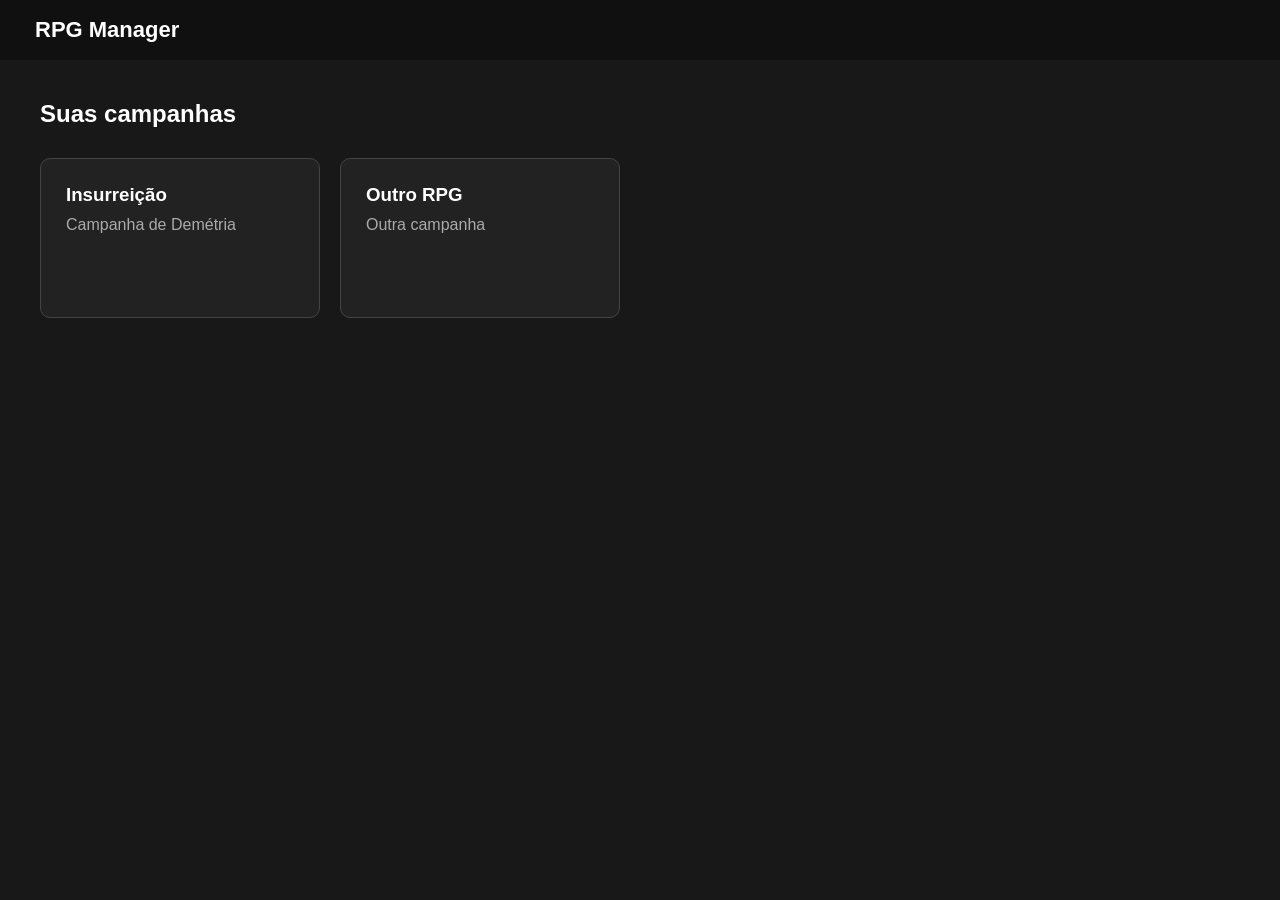
==== Projeto RPG/index.html @ 6229fdc7 "v1 - final v1" ====
<!DOCTYPE html>
<html lang="pt-BR">
<head>
    <meta charset="UTF-8">
    <meta name="viewport" content="width=device-width, initial-scale=1.0">
    <title>RPG Manager</title>
    <link rel="stylesheet" href="style.css">
</head>
<body>
    <header>
        <h1>RPG Manager</h1>
    </header>
<main class="inicio">

    <h2>Suas campanhas</h2>

    <div class="lista-campanhas">

        <a href="campanha.html" class="campanha-card">
            <h3>Insurreição</h3>
            <p>Campanha de Demétria</p>
        </a>

        <a href="campanha.html" class="campanha-card">
            <h3>Outro RPG</h3>
            <p>Outra campanha</p>
        </a>

    </div>

</main>

    
</body>
</html>
---- Projeto RPG/style.css ----
* {
    box-sizing: border-box;
    margin: 0;
    padding: 0;
}

body {
    font-family: Arial, Helvetica, sans-serif;
    background: #181818;
    color: white;

}
header {
    height: 60px;
    width: 100%;

    position: fixed;
    top: 0;
    left: 0;

    background: #101010;

    display: flex;
    align-items: center;

    padding: 0 20px;

    z-index: 20;
    gap: 10px;
}

#botoes-header {
    margin-left: auto;
    display: flex;
    align-items: center;
    gap: 8px;
}

header h1 {
    font-size: 22px;
    margin-left: 15px;

}

aside {
    width: 220px;
    background: #111;
    padding: 20px;
}

aside h2 {
    font-size: 16px;
    margin-bottom: 10px;
}

aside button {
    display: block;
    width: 100%;

    padding: 10px;
    margin-bottom: 8px;

    background: #222;
    color: white;

    border: 1px solid #444;
    border-radius: 5px;

    cursor: pointer;
}

section {
    flex: 1;
    padding: 20px;
}

section h2{
    margin-bottom: 10px;
}

main{
    height: calc(100vh - 60px);
}

#mapa {
    position: relative;
    
    width: 100%;
    height: calc(100% - 35px);

    background: #292929;

    border: 2px solid #444;
    border-radius: 8px;
}

#mapa img {
   display: block;
    user-select: none;
    -webkit-user-drag: none;
}

#botao-menu {
    background: none;
    border: none;
    color: white;

    font-size: 25px;
    cursor: pointer;
}

#barra-lateral {
    position: fixed;

    top: 60px;
    left: 0;

    width: 250px;
    height: calc(100vh - 60px);

    background: #111;
    padding: 20px;
    border-right: 1px solid #333;
    transition: transform 0.3s ease;
    z-index: 10;
}

#barra-lateral.fechada {
    transform: translateX(-100%);
}

.inicio {
    padding: 100px 40px 40px;
}

.inicio h2{
    margin-bottom: 30px;
}

.lista-mapas {
    display: flex;
    gap: 20px;
    flex-wrap: wrap;
}

.mapa-card {
    width: 250px;
    min-height: 150px;
    padding: 20px;

    background: #222;
    border: 1px solid #444;
    border-radius: 10px;

    color: white;
    text-decoration: none;

    transition: 0.2s;
}

.mapa-card:hover {
    transform: translateY(-5px);
    border-color: #777;
}

.mapa-card h3 {
    margin-bottom: 10px;
}

.mapa-card p {
    color: #aaa;
}

.botao-voltar {
    display: inline-block;

    margin-left: 20px;
    margin-right: 20px;

    padding: 8px 12px;

    background: #222;
    color: white;

    border: 1px solid #444;
    border-radius: 6px;

    text-decoration: none;

    font-size: 14px;
}

.botao-voltar:hover {
    background: #333;
}

.lista-campanhas {
    display: flex;
    gap: 20px;
    flex-wrap: wrap;
}

.campanha-card {
    width: 280px;
    min-height: 160px;

    padding: 25px;

    background: #222;
    border: 1px solid #444;
    border-radius: 10px;
    
    color: white;
    text-decoration: none;

    transition: 0.2s;
}

.campanha-card:hover {
    transform: translateY(-5px);
    border-color: #777;
}

.campanha-card h3 {
margin-bottom: 10px;
}

.campanha-card p {
    color: #aaa;
}

#area-batalha {
    position: relative;

    width: 100vw;
    height: 100vh;

    overflow: hidden;
}

#area-mapa {
    width: 100%;
    height: 100%;
}

#mapa {
    width: 100%;
    height: 100%;

    position: relative;

    overflow: hidden;
}

#mapa img {
    width: 100%;
    height: 100%;

    object-fit: contain;
}

#personagens-mapa {
    position: absolute;
    inset: 0;
    pointer-events: none;
}

.boneco {
    position: absolute;
    width: 20px;
    height: 20px;
    border-radius: 50%;
    background: rgb(7, 7, 7);
    border: 3px solid black;
    display: flex;
    align-items: center;
    justify-content: center;
    font-weight: bold;
    cursor: grab;
    pointer-events: auto;
    user-select: none;
}

.boneco.imagem-personagem {
    border-radius: 0;
    background-color: transparent;
    border: none;
    background-size: contain;
    background-repeat: no-repeat;
    background-position: center;
    width: 80px;
    height: 80px;
}

.boneco:active {
    cursor: grabbing;
}

#conteudo-mapa {
    position: absolute;
    left: 0;
    top: 0;
    transform-origin: 0 0;
}

#painel-personagem {
    position: absolute;
    top: 20px;
    right: 20px;

    width: 220px;
    padding: 20px;

    background: #222;
    border: 1px solid #555;
    border-radius: 10px;

    color: white;

    display: none;
}

#formulario-personagem {
    display: none;
}

#painel-mestre {
    position: absolute;
    top: 20px;
    left: 10px;
    width: 300px;
    padding: 20px;
    background: #222;
    border: 1px solid #555;
    border-radius: 10px;
    color: white;
    display: block;
}

.inimigo-mestre {
    margin-top: 20px;
    padding: 15px;
    background: #333;
    border-radius: 8px;
}

.inimigo-mestre h4 {
    margin-top: 0;
}

.inimigo-mestre input {
    width: 80px;
    padding: 8px;
}
#regua {
    position: absolute;
    height: 3px;
    background: red;
    transform-origin: left center;
    display: none;
    pointer-events: none;
    z-index: 100;
}

#distancia-regua {
    position: absolute;
    display: none;
    background: #222;
    color: white;
    padding: 5px 8px;
    border-radius: 5px;
    font-size: 14px;
    pointer-events: none;
    z-index: 101;
    white-space: nowrap;
}

#grade-mapa {
    position: absolute;
    left: 0;
    top: 0;
    width: 100%;
    height: 100%;

    display: none;
    pointer-events: none;

    background-image:
        linear-gradient(to right, rgba(255,255,255,0.25) 1px, transparent 1px),
        linear-gradient(to bottom, rgba(255,255,255,0.25) 1px, transparent 1px);

    background-size: 50px 50px;
}

#painel-iniciativa {
    position: absolute;
    top: 20px;
    right: 20px;

    width: 250px;
    padding: 20px;

    background: #222;
    color: white;

    border: 1px solid #555;
    border-radius: 10px;

    display: none;

    z-index: 200;
}

#painel-iniciativa h2 {
    margin-top: 0;
}

.item-iniciativa {
    display: flex;
    align-items: center;
    justify-content: space-between;

    padding: 8px;
    margin-bottom: 5px;

    background: #333;
    border-radius: 5px;
}

.item-iniciativa.atual {
    border: 2px solid limegreen;
}

.item-iniciativa input {
    width: 50px;
}

#vez-atual {
    margin-top: 15px;
    margin-bottom: 10px;

    padding: 10px;

    background: #333;
    border-radius: 5px;
}

#botao-proximo-turno {
    width: 100%;
    padding: 10px;
}
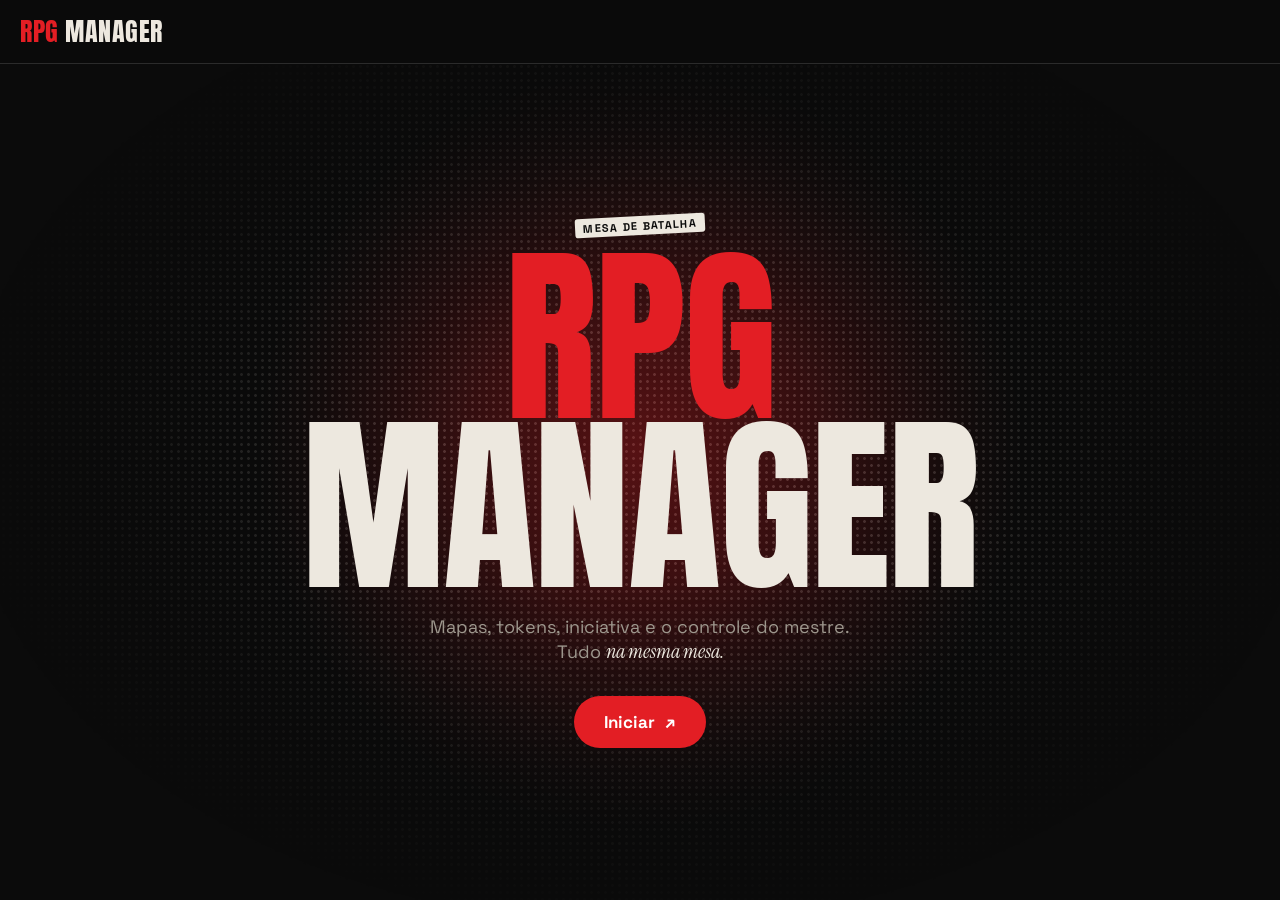
==== commit 71b043a0: "Atualizacao do RPG Manager - V2 Completa" ====
--- a/Projeto RPG/index.html
+++ b/Projeto RPG/index.html
@@ -8,25 +8,20 @@
 </head>
 <body>
     <header>
-        <h1>RPG Manager</h1>
+        <h1><span class="marca">RPG</span> Manager</h1>
     </header>
 <main class="inicio">
 
-    <h2>Suas campanhas</h2>
+    <!-- Fundo da página inicial: pontinhos de meio-tom e luz vermelha -->
+    <div class="fundo-inicio" aria-hidden="true"></div>
 
-    <div class="lista-campanhas">
+    <span class="selo-inicio adesivo">Mesa de batalha</span>
 
-        <a href="campanha.html" class="campanha-card">
-            <h3>Insurreição</h3>
-            <p>Campanha de Demétria</p>
-        </a>
+    <h2 class="titulo-inicio"><span class="marca">RPG</span> Manager</h2>
 
-        <a href="campanha.html" class="campanha-card">
-            <h3>Outro RPG</h3>
-            <p>Outra campanha</p>
-        </a>
+    <p class="subtitulo-inicio">Mapas, tokens, iniciativa e o controle do mestre. Tudo <em>na mesma mesa.</em></p>
 
-    </div>
+    <a href="mapa.html" class="botao-iniciar">Iniciar <span class="seta">↗</span></a>
 
 </main>
 
--- a/Projeto RPG/style.css
+++ b/Projeto RPG/style.css
@@ -1,451 +1,2219 @@
-* {
-    box-sizing: border-box;
-    margin: 0;
-    padding: 0;
-}
-
-body {
-    font-family: Arial, Helvetica, sans-serif;
-    background: #181818;
-    color: white;
-
-}
-header {
-    height: 60px;
-    width: 100%;
-
-    position: fixed;
-    top: 0;
-    left: 0;
-
-    background: #101010;
-
-    display: flex;
-    align-items: center;
-
-    padding: 0 20px;
-
-    z-index: 20;
-    gap: 10px;
-}
-
-#botoes-header {
-    margin-left: auto;
-    display: flex;
-    align-items: center;
-    gap: 8px;
-}
-
-header h1 {
-    font-size: 22px;
-    margin-left: 15px;
-
-}
-
-aside {
-    width: 220px;
-    background: #111;
-    padding: 20px;
-}
-
-aside h2 {
-    font-size: 16px;
-    margin-bottom: 10px;
-}
-
-aside button {
-    display: block;
-    width: 100%;
-
-    padding: 10px;
-    margin-bottom: 8px;
-
-    background: #222;
-    color: white;
-
-    border: 1px solid #444;
-    border-radius: 5px;
-
-    cursor: pointer;
-}
-
-section {
-    flex: 1;
-    padding: 20px;
-}
-
-section h2{
-    margin-bottom: 10px;
-}
-
-main{
-    height: calc(100vh - 60px);
-}
-
-#mapa {
-    position: relative;
-    
-    width: 100%;
-    height: calc(100% - 35px);
-
-    background: #292929;
-
-    border: 2px solid #444;
-    border-radius: 8px;
-}
-
-#mapa img {
-   display: block;
-    user-select: none;
-    -webkit-user-drag: none;
-}
-
-#botao-menu {
-    background: none;
-    border: none;
-    color: white;
-
-    font-size: 25px;
-    cursor: pointer;
-}
-
-#barra-lateral {
-    position: fixed;
-
-    top: 60px;
-    left: 0;
-
-    width: 250px;
-    height: calc(100vh - 60px);
-
-    background: #111;
-    padding: 20px;
-    border-right: 1px solid #333;
-    transition: transform 0.3s ease;
-    z-index: 10;
-}
-
-#barra-lateral.fechada {
-    transform: translateX(-100%);
-}
-
-.inicio {
-    padding: 100px 40px 40px;
-}
-
-.inicio h2{
-    margin-bottom: 30px;
-}
-
-.lista-mapas {
-    display: flex;
-    gap: 20px;
-    flex-wrap: wrap;
-}
-
-.mapa-card {
-    width: 250px;
-    min-height: 150px;
-    padding: 20px;
-
-    background: #222;
-    border: 1px solid #444;
-    border-radius: 10px;
-
-    color: white;
-    text-decoration: none;
-
-    transition: 0.2s;
-}
-
-.mapa-card:hover {
-    transform: translateY(-5px);
-    border-color: #777;
-}
-
-.mapa-card h3 {
-    margin-bottom: 10px;
-}
-
-.mapa-card p {
-    color: #aaa;
-}
-
-.botao-voltar {
-    display: inline-block;
-
-    margin-left: 20px;
-    margin-right: 20px;
-
-    padding: 8px 12px;
-
-    background: #222;
-    color: white;
-
-    border: 1px solid #444;
-    border-radius: 6px;
-
-    text-decoration: none;
-
-    font-size: 14px;
-}
-
-.botao-voltar:hover {
-    background: #333;
-}
-
-.lista-campanhas {
-    display: flex;
-    gap: 20px;
-    flex-wrap: wrap;
-}
-
-.campanha-card {
-    width: 280px;
-    min-height: 160px;
-
-    padding: 25px;
-
-    background: #222;
-    border: 1px solid #444;
-    border-radius: 10px;
-    
-    color: white;
-    text-decoration: none;
-
-    transition: 0.2s;
-}
-
-.campanha-card:hover {
-    transform: translateY(-5px);
-    border-color: #777;
-}
-
-.campanha-card h3 {
-margin-bottom: 10px;
-}
-
-.campanha-card p {
-    color: #aaa;
-}
-
-#area-batalha {
-    position: relative;
-
-    width: 100vw;
-    height: 100vh;
-
-    overflow: hidden;
-}
-
-#area-mapa {
-    width: 100%;
-    height: 100%;
-}
-
-#mapa {
-    width: 100%;
-    height: 100%;
-
-    position: relative;
-
-    overflow: hidden;
-}
-
-#mapa img {
-    width: 100%;
-    height: 100%;
-
-    object-fit: contain;
-}
-
-#personagens-mapa {
-    position: absolute;
-    inset: 0;
-    pointer-events: none;
-}
-
-.boneco {
-    position: absolute;
-    width: 20px;
-    height: 20px;
-    border-radius: 50%;
-    background: rgb(7, 7, 7);
-    border: 3px solid black;
-    display: flex;
-    align-items: center;
-    justify-content: center;
-    font-weight: bold;
-    cursor: grab;
-    pointer-events: auto;
-    user-select: none;
-}
-
-.boneco.imagem-personagem {
-    border-radius: 0;
-    background-color: transparent;
-    border: none;
-    background-size: contain;
-    background-repeat: no-repeat;
-    background-position: center;
-    width: 80px;
-    height: 80px;
-}
-
-.boneco:active {
-    cursor: grabbing;
-}
-
-#conteudo-mapa {
-    position: absolute;
-    left: 0;
-    top: 0;
-    transform-origin: 0 0;
-}
-
-#painel-personagem {
-    position: absolute;
-    top: 20px;
-    right: 20px;
-
-    width: 220px;
-    padding: 20px;
-
-    background: #222;
-    border: 1px solid #555;
-    border-radius: 10px;
-
-    color: white;
-
-    display: none;
-}
-
-#formulario-personagem {
-    display: none;
-}
-
-#painel-mestre {
-    position: absolute;
-    top: 20px;
-    left: 10px;
-    width: 300px;
-    padding: 20px;
-    background: #222;
-    border: 1px solid #555;
-    border-radius: 10px;
-    color: white;
-    display: block;
-}
-
-.inimigo-mestre {
-    margin-top: 20px;
-    padding: 15px;
-    background: #333;
-    border-radius: 8px;
-}
-
-.inimigo-mestre h4 {
-    margin-top: 0;
-}
-
-.inimigo-mestre input {
-    width: 80px;
-    padding: 8px;
-}
-#regua {
-    position: absolute;
-    height: 3px;
-    background: red;
-    transform-origin: left center;
-    display: none;
-    pointer-events: none;
-    z-index: 100;
-}
-
-#distancia-regua {
-    position: absolute;
-    display: none;
-    background: #222;
-    color: white;
-    padding: 5px 8px;
-    border-radius: 5px;
-    font-size: 14px;
-    pointer-events: none;
-    z-index: 101;
-    white-space: nowrap;
-}
-
-#grade-mapa {
-    position: absolute;
-    left: 0;
-    top: 0;
-    width: 100%;
-    height: 100%;
-
-    display: none;
-    pointer-events: none;
-
-    background-image:
-        linear-gradient(to right, rgba(255,255,255,0.25) 1px, transparent 1px),
-        linear-gradient(to bottom, rgba(255,255,255,0.25) 1px, transparent 1px);
-
-    background-size: 50px 50px;
-}
-
-#painel-iniciativa {
-    position: absolute;
-    top: 20px;
-    right: 20px;
-
-    width: 250px;
-    padding: 20px;
-
-    background: #222;
-    color: white;
-
-    border: 1px solid #555;
-    border-radius: 10px;
-
-    display: none;
-
-    z-index: 200;
-}
-
-#painel-iniciativa h2 {
-    margin-top: 0;
-}
-
-.item-iniciativa {
-    display: flex;
-    align-items: center;
-    justify-content: space-between;
-
-    padding: 8px;
-    margin-bottom: 5px;
-
-    background: #333;
-    border-radius: 5px;
-}
-
-.item-iniciativa.atual {
-    border: 2px solid limegreen;
-}
-
-.item-iniciativa input {
-    width: 50px;
-}
-
-#vez-atual {
-    margin-top: 15px;
-    margin-bottom: 10px;
-
-    padding: 10px;
-
-    background: #333;
-    border-radius: 5px;
-}
-
-#botao-proximo-turno {
-    width: 100%;
-    padding: 10px;
-}+/* =========================================================
+   RPG Manager — identidade "Rua"
+   Preto chapado, texto off-white (cor de papel), vermelho de
+   destaque, títulos enormes e condensados, textura de pontinhos
+   (meio-tom, como impressão de jornal), botões em pílula e
+   etiquetas que parecem adesivos.
+   ========================================================= */
+
+@import url("https://fonts.googleapis.com/css2?family=Anton&family=Space+Grotesk:wght@400;500;600;700&family=Instrument+Serif:ital@1&display=swap");
+
+
+/* ---------- 1. Variáveis (as "peças" da identidade) ----------
+   Mudando um valor aqui, ele muda no site inteiro. */
+:root {
+    /* Fundos: pretos neutros, sem puxar para o azul */
+    --fundo: #0b0b0b;
+    --fundo-elevado: #121212;
+    --superficie: #1a1a1a;
+    --superficie-clara: #242424;
+
+    /* Bordas */
+    --borda: #2b2b2b;
+    --borda-forte: #3e3e3e;
+
+    /* Texto: off-white, cor de papel */
+    --texto: #ede8df;
+    --texto-suave: #9d978d;
+    --texto-apagado: #5f5b55;
+    --texto-sobre-destaque: #ffffff;
+    --papel: #ede8df;           /* fundo dos "adesivos" */
+    --tinta: #0b0b0b;           /* texto em cima do papel */
+
+    /* Cor marcante: vermelho (ações principais, turno atual, régua) */
+    --destaque: #e31e24;
+    --destaque-forte: #ff3b40;
+    --destaque-rgb: 227, 30, 36;     /* a mesma cor, em números, para usar com transparência */
+
+    /* Perigo: inimigos, dano, remover */
+    --perigo: #b3101f;
+    --perigo-forte: #ff4757;
+    --perigo-rgb: 179, 16, 31;
+
+    /* Cores de status */
+    --vida: #22c55e;           /* cura */
+    --sanidade: #4d7cff;       /* sanidade */
+
+    /* Fundo dos painéis flutuantes (em números, para usar transparência) */
+    --painel-rgb: 14, 14, 14;
+
+    /* Fontes */
+    --fonte-titulo: "Anton", Impact, "Arial Narrow", sans-serif;     /* títulos grandes e condensados */
+    --fonte-texto: "Space Grotesk", "Segoe UI", Arial, sans-serif;  /* texto do dia a dia */
+    --fonte-serifa: "Instrument Serif", Georgia, serif;             /* detalhe em itálico, com moderação */
+
+    /* Formas, sombras e brilhos */
+    --raio: 10px;
+    --raio-grande: 16px;
+    --pilula: 999px;            /* cantos totalmente redondos */
+    --sombra: 0 14px 40px rgba(0, 0, 0, 0.65);
+    --brilho: 0 0 24px rgba(var(--destaque-rgb), 0.45);
+    --altura-header: 64px;
+    --largura-lateral: 260px;
+
+    /* Velocidade padrão das animações */
+    --rapido: 0.15s;
+    --suave: 0.35s;
+    --curva: cubic-bezier(0.2, 0.8, 0.2, 1);
+}
+
+
+/* ---------- 2. Base ---------- */
+* {
+    box-sizing: border-box;
+    margin: 0;
+    padding: 0;
+}
+
+body {
+    font-family: var(--fonte-texto);
+    font-size: 15px;
+    color: var(--texto);
+    background: var(--fundo);
+    min-height: 100vh;
+
+    /* A Anton só existe em um peso. Isso impede o navegador de
+       "engordar" a letra na marra quando pedimos negrito. */
+    font-synthesis: none;
+}
+
+h1, h2, h3, h4 {
+    font-family: var(--fonte-titulo);
+    font-weight: 400;
+    letter-spacing: 0.01em;
+    text-transform: uppercase;
+    line-height: 1.05;
+}
+
+/* Detalhe em itálico serifado (use <em> dentro de um texto) */
+em {
+    font-family: var(--fonte-serifa);
+    font-style: italic;
+    font-size: 1.12em;
+    color: var(--texto);
+}
+
+/* Textura de meio-tom: pontinhos, como impressão de jornal.
+   É só um degradê redondo minúsculo repetido em grade. */
+.meio-tom {
+    background-image: radial-gradient(circle, rgba(237, 232, 223, 0.22) 1.1px, transparent 1.5px);
+    background-size: 6px 6px;
+}
+
+/* "Adesivo": etiqueta de papel com texto preto */
+.adesivo,
+#barra-lateral h2,
+#area-mapa > h2,
+.subtitulo-janela,
+body > #painel-mestre > h3 {
+    display: inline-block;
+    padding: 3px 8px 2px;
+
+    font-family: var(--fonte-texto);
+    font-size: 11px;
+    font-weight: 700;
+    letter-spacing: 0.12em;
+    text-transform: uppercase;
+    line-height: 1.3;
+
+    color: var(--tinta);
+    background: var(--papel);
+    border-radius: 3px;
+}
+
+
+/* ---------- 3. Botões e campos (padrão para o site todo) ---------- */
+button {
+    font-family: var(--fonte-texto);
+    font-size: 14px;
+    font-weight: 500;
+
+    padding: 9px 14px;
+
+    background: var(--superficie);
+    color: var(--texto);
+
+    border: 1px solid var(--borda);
+    border-radius: var(--pilula);
+
+    cursor: pointer;
+    transition: background 0.15s, border-color 0.15s, transform 0.15s;
+}
+
+button:hover {
+    background: var(--superficie-clara);
+    border-color: var(--borda-forte);
+}
+
+button:active {
+    transform: translateY(1px);
+}
+
+button:disabled {
+    opacity: 0.5;
+    cursor: not-allowed;
+}
+
+input,
+select {
+    font-family: var(--fonte-texto);
+    font-size: 14px;
+
+    width: 100%;
+    padding: 9px 11px;
+
+    background: var(--fundo);
+    color: var(--texto);
+
+    border: 1px solid var(--borda);
+    border-radius: var(--raio);
+}
+
+/* Caixa de texto de várias linhas (descrição das habilidades) */
+textarea {
+    font-family: var(--fonte-texto);
+    font-size: 14px;
+    line-height: 1.4;
+
+    width: 100%;
+    padding: 9px 11px;
+    resize: vertical;      /* só deixa esticar para baixo */
+
+    background: var(--fundo);
+    color: var(--texto);
+
+    border: 1px solid var(--borda);
+    border-radius: var(--raio);
+}
+
+textarea:focus,
+input:focus,
+select:focus,
+button:focus-visible {
+    outline: none;
+    border-color: var(--destaque);
+    box-shadow: 0 0 0 3px rgba(var(--destaque-rgb), 0.2);
+}
+
+input::placeholder {
+    color: var(--texto-apagado);
+}
+
+input[type="file"] {
+    padding: 7px;
+    font-size: 13px;
+    color: var(--texto-suave);
+}
+
+label {
+    display: block;
+    font-size: 12px;
+    text-transform: uppercase;
+    letter-spacing: 0.08em;
+    color: var(--texto-suave);
+    margin: 4px 0 -2px;
+}
+
+/* Variações de botão por função */
+#confirmar-criacao,
+#confirmar-inimigo,
+#botao-proximo-turno,
+#botao-criar-inimigo {
+    background: var(--destaque);
+    color: var(--texto-sobre-destaque);
+    border-color: var(--destaque);
+    font-weight: 600;
+}
+
+#confirmar-criacao:hover,
+#confirmar-inimigo:hover,
+#botao-proximo-turno:hover,
+#botao-criar-inimigo:hover {
+    background: var(--destaque-forte);
+    border-color: var(--destaque-forte);
+}
+
+#botao-dano,
+#botao-dano-sanidade,
+.botao-dano-inimigo {
+    background: rgba(var(--perigo-rgb), 0.18);
+    border-color: var(--perigo);
+    color: #ffb3ba;
+}
+
+#botao-dano:hover,
+#botao-dano-sanidade:hover,
+.botao-dano-inimigo:hover {
+    background: var(--perigo);
+    color: white;
+}
+
+#botao-cura,
+#botao-cura-sanidade,
+.botao-cura-inimigo {
+    background: rgba(34, 197, 94, 0.16);
+    border-color: var(--vida);
+    color: #a7f3c4;
+}
+
+#botao-cura:hover,
+#botao-cura-sanidade:hover,
+.botao-cura-inimigo:hover {
+    background: var(--vida);
+    color: white;
+}
+
+#remover-personagem,
+.botao-excluir-inimigo {
+    background: transparent;
+    border-color: transparent;
+    color: var(--perigo-forte);
+}
+
+#remover-personagem:hover,
+.botao-excluir-inimigo:hover {
+    background: rgba(var(--perigo-rgb), 0.15);
+    border-color: var(--perigo);
+}
+
+
+/* ---------- 4. Cabeçalho ---------- */
+header {
+    height: var(--altura-header);
+    width: 100%;
+
+    position: fixed;
+    top: 0;
+    left: 0;
+    z-index: 20;
+
+    display: flex;
+    align-items: center;
+    gap: 12px;
+    padding: 0 20px;
+
+    /* Preto levemente transparente, desfocando o que passa por trás */
+    background: rgba(11, 11, 11, 0.86);
+    backdrop-filter: blur(10px);
+    border-bottom: 1px solid var(--borda);
+}
+
+header h1 {
+    font-size: 26px;
+    letter-spacing: 0.02em;
+    color: var(--texto);
+    white-space: nowrap;
+}
+
+/* O "RPG" do título fica vermelho (ele está num <span class="marca"> no HTML) */
+header h1 .marca,
+.titulo-inicio .marca {
+    color: var(--destaque);
+}
+
+#botoes-header {
+    margin-left: auto;
+    display: flex;
+    align-items: center;
+    gap: 8px;
+    overflow-x: auto;
+}
+
+/* Cabeçalho: só as duas janelas extras, lado a lado */
+#botoes-header button {
+    white-space: nowrap;
+    padding: 8px 16px;
+    font-size: 13px;
+    font-weight: 600;
+}
+
+/* Painel do Mestre: pílula com contorno */
+#botoes-header #botao-modo-mestre {
+    background: transparent;
+    border-color: var(--borda-forte);
+    color: var(--texto);
+}
+
+#botoes-header #botao-modo-mestre:hover {
+    border-color: var(--texto-suave);
+    background: var(--superficie);
+}
+
+/* Visão dos jogadores: pílula de papel */
+#botoes-header #botao-visao-jogadores {
+    color: var(--tinta);
+    background: var(--papel);
+    border-color: var(--papel);
+}
+
+#botoes-header #botao-visao-jogadores:hover {
+    background: #ffffff;
+    color: var(--tinta);
+}
+
+/* Em telas pequenas, o título sai para sobrar espaço aos botões */
+@media (max-width: 760px) {
+    header h1 {
+        display: none;
+    }
+}
+
+
+/* ---------- Barra de ferramentas do mapa ---------- */
+/* A moldura ocupa o lugar que era do #mapa e serve de referência
+   para posicionar a barra flutuante */
+.moldura-mapa {
+    position: relative;
+    flex: 1;
+    min-height: 0;
+    display: flex;
+}
+
+/* Barra flutuante, centralizada embaixo do mapa */
+#ferramentas-mapa {
+    position: absolute;
+    left: 50%;
+    bottom: 16px;
+    z-index: 30;
+    /* "translate" (e não "transform") para não brigar com a animação de entrada */
+    translate: -50% 0;
+
+    display: flex;
+    gap: 4px;
+    padding: 5px;
+
+    background: rgba(var(--painel-rgb), 0.9);
+    backdrop-filter: blur(8px);
+    border: 1px solid var(--borda-forte);
+    border-radius: var(--pilula);
+    box-shadow: var(--sombra);
+
+    animation: subir-aparecendo 0.5s var(--curva) 0.3s both;
+}
+
+#ferramentas-mapa button {
+    white-space: nowrap;
+    padding: 8px 16px;
+    font-size: 13px;
+    font-weight: 600;
+
+    background: transparent;
+    border-color: transparent;
+    color: var(--texto-suave);
+}
+
+#ferramentas-mapa button:hover {
+    color: var(--texto);
+    background: var(--superficie-clara);
+}
+
+/* Ferramenta ligada (régua ativa, iniciativa aberta): pílula vermelha */
+#ferramentas-mapa button.ativo {
+    color: #ffffff;
+    background: var(--destaque);
+}
+
+#ferramentas-mapa button.ativo:hover {
+    background: var(--destaque-forte);
+}
+
+#botao-menu {
+    background: none;
+    border: none;
+    color: var(--texto);
+    font-size: 24px;
+    padding: 4px 8px;
+}
+
+#botao-menu:hover {
+    background: var(--superficie);
+    color: var(--destaque);
+}
+
+.botao-voltar {
+    display: inline-block;
+    white-space: nowrap;
+    padding: 7px 12px;
+
+    color: var(--texto-suave);
+    font-size: 14px;
+    text-decoration: none;
+
+    border: 1px solid var(--borda);
+    border-radius: var(--pilula);
+    transition: 0.15s;
+}
+
+.botao-voltar:hover {
+    color: var(--texto);
+    border-color: var(--destaque);
+}
+
+
+/* ---------- 5. Página inicial ---------- */
+.inicio {
+    min-height: 100vh;
+    padding: calc(var(--altura-header) + 40px) 24px 40px;
+
+    display: flex;
+    flex-direction: column;
+    align-items: center;
+    justify-content: center;
+    text-align: center;
+    gap: 18px;
+}
+
+/* Título gigante, ocupando quase a largura da tela */
+.inicio .titulo-inicio {
+    font-size: clamp(72px, 15vw, 220px);
+    line-height: 0.88;
+    letter-spacing: -0.01em;
+    color: var(--texto);
+}
+
+/* No título, cada palavra fica numa linha */
+.titulo-inicio .marca {
+    display: block;
+}
+
+.inicio .subtitulo-inicio {
+    color: var(--texto-suave);
+    font-size: 18px;
+    max-width: 460px;
+    margin: 6px 0 14px;
+}
+
+/* Botão pílula vermelho, com a setinha ↗ que anda no hover */
+.botao-iniciar {
+    display: inline-flex;
+    align-items: center;
+    gap: 10px;
+    padding: 15px 30px;
+
+    font-family: var(--fonte-texto);
+    font-size: 17px;
+    font-weight: 700;
+    text-decoration: none;
+
+    color: var(--texto-sobre-destaque);
+    background: var(--destaque);
+
+    border-radius: var(--pilula);
+
+    transition: transform 0.2s, background 0.2s;
+}
+
+.botao-iniciar .seta {
+    display: inline-block;
+    transition: transform 0.2s;
+}
+
+.botao-iniciar:hover {
+    background: var(--destaque-forte);
+    transform: translateY(-2px);
+}
+
+.botao-iniciar:hover .seta {
+    transform: translate(3px, -3px);
+}
+
+
+/* ---------- 6. Tela de batalha: estrutura ---------- */
+#area-batalha {
+    position: relative;
+    width: 100vw;
+    height: 100vh;
+    overflow: hidden;
+}
+
+#area-mapa {
+    height: 100%;
+    padding: calc(var(--altura-header) + 16px) 16px 16px;
+
+    display: flex;
+    flex-direction: column;
+
+    transition: padding-left 0.3s ease;
+}
+
+/* Com a barra lateral aberta, o mapa anda para o lado e não fica escondido */
+#barra-lateral:not(.fechada) ~ #area-mapa {
+    padding-left: calc(var(--largura-lateral) + 16px);
+}
+
+/* O visual de "adesivo" vem da regra .adesivo, lá no começo */
+#area-mapa > h2 {
+    align-self: flex-start;
+    margin-bottom: 10px;
+}
+
+
+/* ---------- 7. Barra lateral ---------- */
+#barra-lateral {
+    position: fixed;
+    top: var(--altura-header);
+    left: 0;
+    z-index: 10;
+
+    width: var(--largura-lateral);
+    height: calc(100vh - var(--altura-header));
+    padding: 20px 16px;
+    overflow-y: auto;
+
+    background: var(--fundo-elevado);
+    border-right: 1px solid var(--borda);
+
+    transition: transform 0.3s ease;
+}
+
+#barra-lateral.fechada {
+    transform: translateX(-100%);
+}
+
+#barra-lateral h2 {
+    margin: 18px 0 10px;
+}
+
+#barra-lateral h2:first-child {
+    margin-top: 0;
+}
+
+#lista-personagens button,
+#lista-inimigos button {
+    display: block;
+    width: 100%;
+    margin-bottom: 6px;
+    text-align: left;
+}
+
+/* Bolinha antes do nome: branca para aliados, vermelha para inimigos */
+#lista-personagens button::before,
+#lista-inimigos button::before {
+    content: "";
+    display: inline-block;
+    width: 7px;
+    height: 7px;
+    margin-right: 9px;
+    vertical-align: 1px;
+
+    background: var(--texto);
+    border-radius: 50%;
+}
+
+#lista-inimigos button::before {
+    background: var(--destaque);
+}
+
+/* Botões de backup da campanha */
+#acoes-campanha {
+    display: flex;
+    flex-direction: column;
+    gap: 6px;
+}
+
+#acoes-campanha button {
+    width: 100%;
+    text-align: left;
+    background: transparent;
+    border-style: dashed;
+    color: var(--texto-suave);
+}
+
+#acoes-campanha button:hover {
+    color: var(--texto);
+    border-style: solid;
+    border-color: var(--texto-suave);
+}
+
+/* Nova batalha apaga o mapa, então se destaca em vermelho */
+#acoes-campanha #botao-nova-batalha {
+    color: var(--destaque-forte);
+    border-color: rgba(var(--destaque-rgb), 0.55);
+}
+
+#acoes-campanha #botao-nova-batalha:hover {
+    color: #ffffff;
+    background: var(--destaque);
+    border-color: var(--destaque);
+}
+
+#botao-criar-personagem {
+    width: 100%;
+    margin-top: 6px;
+
+    background: transparent;
+    border-style: dashed;
+    color: var(--texto-suave);
+}
+
+#botao-criar-personagem:hover {
+    color: var(--destaque-forte);
+    border-color: var(--destaque);
+}
+
+#formulario-personagem {
+    display: none;
+    margin-top: 10px;
+    padding: 14px;
+
+    background: var(--superficie);
+    border: 1px solid var(--borda);
+    border-radius: var(--raio);
+}
+
+#formulario-personagem input,
+#formulario-personagem select,
+#formulario-personagem button {
+    margin-bottom: 8px;
+}
+
+#formulario-personagem button {
+    width: 100%;
+    margin-bottom: 0;
+}
+
+
+/* ---------- 8. Mapa ---------- */
+#mapa {
+    position: relative;
+    flex: 1;
+    min-height: 0;
+    width: 100%;
+    overflow: hidden;
+
+    /* Pontinhos de meio-tom bem fracos no fundo, onde o mapa não cobre */
+    background:
+        radial-gradient(circle, rgba(237, 232, 223, 0.08) 1.1px, transparent 1.5px) 0 0 / 6px 6px,
+        var(--fundo-elevado);
+    border: 1px solid var(--borda-forte);
+    border-radius: var(--raio-grande);
+    box-shadow: inset 0 0 60px rgba(0, 0, 0, 0.7), var(--sombra);
+}
+
+#conteudo-mapa {
+    position: absolute;
+    left: 0;
+    top: 0;
+    transform-origin: 0 0;
+}
+
+#mapa img {
+    display: block;
+    width: 100%;
+    height: 100%;
+    object-fit: contain;
+    user-select: none;
+    -webkit-user-drag: none;
+}
+
+#grade-mapa {
+    position: absolute;
+    left: 0;
+    top: 0;
+    width: 100%;
+    height: 100%;
+
+    display: none;
+    pointer-events: none;
+
+    background-image:
+        linear-gradient(to right, rgba(var(--destaque-rgb), 0.22) 1px, transparent 1px),
+        linear-gradient(to bottom, rgba(var(--destaque-rgb), 0.22) 1px, transparent 1px);
+    background-size: 50px 50px;
+}
+
+
+/* ---------- 9. Tokens ---------- */
+#personagens-mapa {
+    position: absolute;
+    inset: 0;
+    pointer-events: none;
+}
+
+/* Token sem imagem: um disco com a inicial do nome */
+.boneco {
+    position: absolute;
+    width: 44px;
+    height: 44px;
+
+    display: flex;
+    align-items: center;
+    justify-content: center;
+
+    font-family: var(--fonte-titulo);
+    font-size: 18px;
+    font-weight: 700;
+    color: var(--texto);
+
+    /* Aliados: disco grafite com borda branca. Inimigos: vermelho (abaixo) */
+    background: radial-gradient(circle at 35% 30%, #2b3039, #0f1115);
+    border: 2px solid var(--texto);
+    border-radius: 50%;
+    box-shadow: 0 4px 10px rgba(0, 0, 0, 0.6);
+
+    cursor: grab;
+    pointer-events: auto;
+    user-select: none;
+}
+
+.boneco.token-inimigo {
+    color: #ffffff;
+    background: radial-gradient(circle at 35% 30%, #a3121f, #3a060b);
+    border-color: var(--perigo-forte);
+}
+
+/* Token com imagem: mostra o PNG recortado, com sombra embaixo */
+.boneco.imagem-personagem {
+    width: 80px;
+    height: 80px;
+
+    background-color: transparent;
+    background-size: contain;
+    background-repeat: no-repeat;
+    background-position: center;
+
+    border: none;
+    border-radius: 0;
+    box-shadow: none;
+    filter: drop-shadow(0 6px 6px rgba(0, 0, 0, 0.7));
+}
+
+.boneco:hover {
+    filter: drop-shadow(0 0 8px rgba(var(--destaque-rgb), 0.6));
+}
+
+.boneco:active {
+    cursor: grabbing;
+}
+
+/* Na tela do mestre: um olhinho no token cuja vida os jogadores estão vendo */
+.boneco.vida-visivel::after {
+    content: "👁";
+
+    position: absolute;
+    top: -8px;
+    right: -8px;
+
+    width: 22px;
+    height: 22px;
+
+    display: flex;
+    align-items: center;
+    justify-content: center;
+
+    font-size: 12px;
+    background: var(--fundo-elevado);
+    border: 1px solid var(--destaque);
+    border-radius: 50%;
+}
+
+
+/* ---------- Condições e inimigo derrotado (nas duas telas) ---------- */
+/* Faixa de ícones embaixo do token */
+.condicoes-token {
+    position: absolute;
+    left: 50%;
+    bottom: -11px;
+    translate: -50% 0;
+
+    display: flex;
+    gap: 2px;
+    pointer-events: none;
+}
+
+.condicoes-token span {
+    width: 22px;
+    height: 22px;
+
+    display: flex;
+    align-items: center;
+    justify-content: center;
+
+    font-size: 12px;
+    background: var(--fundo-elevado);
+    border: 1px solid var(--borda-forte);
+    border-radius: 50%;
+    box-shadow: 0 2px 6px rgba(0, 0, 0, 0.6);
+
+    animation: token-surgir 0.3s var(--curva) both;
+}
+
+/* Inimigo com vida zerada: escurecido e com um X vermelho por cima */
+.boneco.derrotado::before {
+    content: "✕";
+
+    position: absolute;
+    inset: 0;
+
+    display: flex;
+    align-items: center;
+    justify-content: center;
+
+    font-family: var(--fonte-texto);
+    font-size: 38px;
+    font-weight: 700;
+    color: var(--destaque-forte);
+
+    background: rgba(0, 0, 0, 0.6);
+    border-radius: 50%;
+}
+
+/* Painel de vida quando é de um inimigo: faixa vermelha no topo */
+#painel-personagem.painel-inimigo {
+    border-top-color: var(--destaque);
+}
+
+#painel-personagem.painel-inimigo h2::before {
+    content: "Inimigo";
+    display: block;
+    margin-bottom: 4px;
+
+    font-family: var(--fonte-texto);
+    font-size: 11px;
+    letter-spacing: 0.12em;
+    color: var(--destaque-forte);
+}
+
+
+/* ---------- Menu do botão direito ---------- */
+#menu-contexto {
+    position: fixed;
+    z-index: 500;
+    display: none;
+
+    min-width: 220px;
+    padding: 6px;
+
+    background: var(--fundo-elevado);
+    border: 1px solid var(--borda-forte);
+    border-radius: var(--raio);
+    box-shadow: var(--sombra);
+}
+
+#menu-contexto button {
+    display: block;
+    width: 100%;
+    text-align: left;
+
+    background: transparent;
+    border-color: transparent;
+}
+
+#menu-contexto button:hover {
+    background: var(--superficie-clara);
+    border-color: var(--destaque);
+    color: var(--destaque-forte);
+}
+
+/* Sem isso, a regra "display: block" dos botões ganharia do atributo hidden */
+#menu-contexto [hidden] {
+    display: none;
+}
+
+.menu-secao-condicoes {
+    margin-top: 6px;
+    padding: 8px 6px 4px;
+    border-top: 1px solid var(--borda);
+}
+
+.menu-rotulo {
+    margin-bottom: 6px;
+    font-size: 11px;
+    font-weight: 700;
+    letter-spacing: 0.12em;
+    text-transform: uppercase;
+    color: var(--texto-apagado);
+}
+
+/* 4 condições por linha */
+#condicoes-menu {
+    display: grid;
+    grid-template-columns: repeat(4, 1fr);
+    gap: 4px;
+}
+
+#menu-contexto .chip-condicao {
+    display: flex;
+    align-items: center;
+    justify-content: center;
+    width: auto;
+    padding: 6px 0;
+
+    font-size: 16px;
+    background: var(--superficie);
+    border: 1px solid var(--borda);
+    border-radius: var(--raio);
+}
+
+#menu-contexto .chip-condicao:hover {
+    background: var(--superficie-clara);
+    border-color: var(--borda-forte);
+}
+
+/* Condição ligada: fundo vermelho */
+#menu-contexto .chip-condicao.ativo {
+    background: var(--destaque);
+    border-color: var(--destaque);
+}
+
+
+/* ---------- Janelas do inventário e da ficha (tela do mestre) ---------- */
+.janela-modal {
+    position: fixed;
+    inset: 0;
+    z-index: 600;
+
+    /* "flex" é ligado pelo JS; serve para centralizar a caixa */
+    display: none;
+    align-items: center;
+    justify-content: center;
+
+    background: rgba(0, 0, 0, 0.65);
+    backdrop-filter: blur(3px);
+}
+
+.caixa-inventario {
+    width: min(440px, calc(100vw - 32px));
+    max-height: calc(100vh - 64px);
+    overflow-y: auto;
+
+    padding: 22px;
+
+    background: var(--fundo-elevado);
+    border: 1px solid var(--borda-forte);
+    border-top: 3px solid var(--destaque);
+    border-radius: var(--raio-grande);
+    box-shadow: var(--sombra);
+}
+
+/* Título à esquerda e botão "mostrar aos jogadores" à direita */
+.topo-janela {
+    display: flex;
+    align-items: center;
+    justify-content: space-between;
+    flex-wrap: wrap;
+    gap: 10px;
+    margin-bottom: 16px;
+}
+
+.topo-janela h2 {
+    font-size: 20px;
+    color: var(--destaque-forte);
+}
+
+/* Botão de mostrar/esconder: apagado quando escondido, dourado quando visível */
+.alternar-visivel {
+    font-size: 13px;
+    padding: 6px 12px;
+    border-radius: 999px;
+    color: var(--texto-suave);
+    background: transparent;
+}
+
+.alternar-visivel.ativo {
+    color: var(--texto-sobre-destaque);
+    background: var(--destaque);
+    border-color: var(--destaque);
+    font-weight: 600;
+}
+
+.alternar-visivel.ativo:hover {
+    background: var(--destaque-forte);
+    border-color: var(--destaque-forte);
+}
+
+.subtitulo-janela {
+    margin: 18px 0 10px;
+}
+
+.caixa-ficha {
+    width: min(520px, calc(100vw - 32px));
+}
+
+/* ----- Janela das habilidades ----- */
+.caixa-habilidades {
+    width: min(560px, calc(100vw - 32px));
+}
+
+#lista-habilidades {
+    display: flex;
+    flex-direction: column;
+    gap: 8px;
+}
+
+/* Cada habilidade já salva vira um cartão com campos editáveis */
+.cartao-habilidade-edicao {
+    display: flex;
+    flex-direction: column;
+    gap: 6px;
+
+    padding: 10px;
+
+    background: var(--superficie);
+    border: 1px solid var(--borda);
+    border-left: 3px solid var(--destaque);
+    border-radius: var(--raio);
+
+    animation: subir-aparecendo 0.25s var(--curva) both;
+}
+
+.linha-habilidade {
+    display: flex;
+    align-items: center;
+    gap: 6px;
+}
+
+.linha-habilidade .campo-nome {
+    flex: 1;
+    min-width: 0;
+    font-weight: 600;
+}
+
+.linha-habilidade .campo-dano {
+    width: 110px;
+    flex: none;
+    text-align: center;
+    color: var(--destaque-forte);
+    font-weight: 600;
+}
+
+.cartao-habilidade-edicao .campo-descricao {
+    font-size: 13px;
+    color: var(--texto-suave);
+}
+
+/* Formulário de nova habilidade */
+.nova-habilidade {
+    display: flex;
+    flex-direction: column;
+    gap: 8px;
+}
+
+.nova-habilidade .adicionar-item {
+    margin-top: 0;
+}
+
+.nova-habilidade #dano-habilidade {
+    width: 150px;
+    flex: none;
+}
+
+#botao-adicionar-habilidade {
+    align-self: flex-end;
+}
+
+.lista-edicao {
+    list-style: none;
+    display: flex;
+    flex-direction: column;
+    gap: 6px;
+}
+
+.item-inventario {
+    display: flex;
+    align-items: center;
+    gap: 8px;
+
+    padding: 6px 6px 6px 12px;
+
+    background: var(--superficie);
+    border: 1px solid var(--borda);
+    border-radius: var(--raio);
+}
+
+.nome-item-inventario {
+    flex: 1;
+    min-width: 0;
+    overflow-wrap: anywhere;
+}
+
+.item-inventario input {
+    width: 64px;
+    padding: 6px;
+    text-align: center;
+}
+
+.remover-item {
+    padding: 6px 10px;
+    background: transparent;
+    border-color: transparent;
+    color: var(--perigo-forte);
+}
+
+.remover-item:hover {
+    background: rgba(var(--perigo-rgb), 0.15);
+    border-color: var(--perigo);
+}
+
+.lista-vazia {
+    padding: 14px;
+    text-align: center;
+    color: var(--texto-apagado);
+    border: 1px dashed var(--borda);
+    border-radius: var(--raio);
+}
+
+.adicionar-item {
+    display: flex;
+    gap: 6px;
+    margin-top: 16px;
+}
+
+.adicionar-item #nome-item {
+    flex: 1;
+    min-width: 0;
+}
+
+/* Campos de número (quantidade, bônus) ficam estreitos */
+.adicionar-item input[type="number"] {
+    width: 64px;
+    flex: none;
+    text-align: center;
+}
+
+.acoes-inventario {
+    display: flex;
+    justify-content: flex-end;
+    gap: 8px;
+
+    margin-top: 18px;
+    padding-top: 14px;
+    border-top: 1px solid var(--borda);
+}
+
+.botao-salvar {
+    background: var(--destaque);
+    color: var(--texto-sobre-destaque);
+    border-color: var(--destaque);
+    font-weight: 600;
+    padding-left: 22px;
+    padding-right: 22px;
+}
+
+.botao-salvar:hover {
+    background: var(--destaque-forte);
+    border-color: var(--destaque-forte);
+}
+
+
+/* ---------- Roda de atributos (ficha.js) ---------- */
+.roda-atributos {
+    position: relative;
+    width: 100%;
+    /* Mantém a proporção do desenho (600 x 540) em qualquer largura */
+    aspect-ratio: 600 / 540;
+}
+
+.desenho-roda {
+    position: absolute;
+    inset: 0;
+    width: 100%;
+    height: 100%;
+    overflow: visible;
+}
+
+.raio-luz {
+    fill: url(#raio-gradiente);
+}
+
+.conexao-hex {
+    stroke: #cfcfcf;
+    stroke-width: 2.4;
+    stroke-dasharray: 12 4 3 4;
+    stroke-linecap: round;
+}
+
+.hex-sombra {
+    fill: none;
+    stroke: rgba(0, 0, 0, 0.55);
+    stroke-width: 3;
+}
+
+.hex-moldura {
+    fill: none;
+    stroke: url(#metal-hex);
+    stroke-width: 9;
+    stroke-linejoin: round;
+}
+
+.hex-miolo {
+    fill: rgba(var(--painel-rgb), 0.82);
+    stroke: rgba(255, 255, 255, 0.35);
+    stroke-width: 1.5;
+}
+
+.hex-etiqueta-fundo {
+    fill: #0f1115;
+    stroke: #bdbdbd;
+    stroke-width: 1.5;
+}
+
+.hex-etiqueta {
+    fill: #f2f2f2;
+    font-family: var(--fonte-titulo);
+    font-size: 19px;
+    font-weight: 700;
+    letter-spacing: 0.08em;
+    text-anchor: middle;
+}
+
+/* O número dentro de cada hexágono (campo na tela do mestre, texto nos jogadores) */
+.valor-atributo {
+    position: absolute;
+    transform: translate(-50%, -50%);
+    width: 17%;
+
+    font-family: var(--fonte-titulo);
+    font-size: clamp(20px, 6vw, 34px);
+    font-weight: 800;
+    text-align: center;
+    color: var(--texto);
+    text-shadow: 0 0 12px rgba(255, 255, 255, 0.35);
+}
+
+input.valor-atributo {
+    padding: 2px;
+    background: transparent;
+    border: 1px solid transparent;
+    border-radius: 6px;
+}
+
+input.valor-atributo:hover {
+    border-color: var(--borda-forte);
+}
+
+input.valor-atributo:focus {
+    background: rgba(0, 0, 0, 0.4);
+}
+
+/* Tira as setinhas do campo de número dentro dos hexágonos */
+input.valor-atributo::-webkit-inner-spin-button,
+input.valor-atributo::-webkit-outer-spin-button {
+    -webkit-appearance: none;
+    margin: 0;
+}
+
+input.valor-atributo {
+    -moz-appearance: textfield;
+}
+
+
+/* ---------- 10. Painéis flutuantes sobre o mapa ---------- */
+#painel-personagem,
+#painel-iniciativa {
+    position: absolute;
+    top: 16px;
+
+    padding: 18px;
+
+    background: rgba(var(--painel-rgb), 0.94);
+    border: 1px solid var(--borda-forte);
+    border-top: 3px solid var(--destaque);
+    border-radius: var(--raio-grande);
+    box-shadow: var(--sombra);
+    backdrop-filter: blur(6px);
+
+    display: none;
+    z-index: 200;
+}
+
+#painel-personagem {
+    right: 16px;
+    width: 250px;
+}
+
+#painel-iniciativa {
+    left: 16px;
+    width: 260px;
+}
+
+#painel-personagem h2,
+#painel-iniciativa h2 {
+    font-size: 18px;
+    color: var(--destaque-forte);
+    margin-bottom: 14px;
+}
+
+#painel-personagem p {
+    font-size: 13px;
+    text-transform: uppercase;
+    letter-spacing: 0.08em;
+    color: var(--texto-suave);
+    margin-bottom: 6px;
+}
+
+#painel-personagem p span {
+    font-size: 16px;
+    font-weight: 600;
+    color: var(--texto);
+}
+
+#hp-personagem {
+    color: var(--perigo-forte) !important;
+}
+
+#sanidade-personagem {
+    color: var(--sanidade) !important;
+}
+
+.controle-hp,
+.controle-sanidade {
+    display: flex;
+    gap: 6px;
+    margin-bottom: 16px;
+}
+
+.controle-hp input,
+.controle-sanidade input {
+    flex: 1;
+    min-width: 0;
+}
+
+#fechar-painel,
+#remover-personagem {
+    width: 100%;
+    margin-top: 6px;
+}
+
+
+/* ---------- 11. Iniciativa ---------- */
+.item-iniciativa {
+    display: flex;
+    align-items: center;
+    justify-content: space-between;
+    gap: 10px;
+
+    padding: 8px 10px;
+    margin-bottom: 6px;
+
+    background: var(--superficie);
+    border: 1px solid var(--borda);
+    border-radius: var(--raio);
+}
+
+.item-iniciativa.atual {
+    border-color: var(--destaque);
+    background: rgba(var(--destaque-rgb), 0.12);
+    box-shadow: 0 0 14px rgba(var(--destaque-rgb), 0.25);
+}
+
+.item-iniciativa.atual span {
+    color: var(--destaque-forte);
+    font-weight: 600;
+}
+
+.item-iniciativa input {
+    width: 60px;
+    text-align: center;
+    padding: 6px;
+}
+
+#vez-atual {
+    margin: 14px 0 10px;
+    padding: 10px;
+
+    font-family: var(--fonte-titulo);
+    text-align: center;
+    color: var(--destaque-forte);
+
+    background: var(--fundo);
+    border: 1px solid var(--borda);
+    border-radius: var(--raio);
+}
+
+#botao-proximo-turno {
+    width: 100%;
+}
+
+
+/* ---------- 12. Régua ---------- */
+#regua {
+    position: absolute;
+    height: 3px;
+
+    background: var(--destaque-forte);
+    box-shadow: 0 0 8px rgba(var(--destaque-rgb), 0.8);
+    border-radius: 2px;
+
+    transform-origin: left center;
+    display: none;
+    pointer-events: none;
+    z-index: 100;
+}
+
+#distancia-regua {
+    position: absolute;
+    display: none;
+
+    padding: 5px 9px;
+
+    font-size: 14px;
+    font-weight: 600;
+    color: var(--texto-sobre-destaque);
+    background: var(--destaque-forte);
+    border-radius: 6px;
+    box-shadow: var(--sombra);
+
+    pointer-events: none;
+    white-space: nowrap;
+    z-index: 101;
+}
+
+
+/* ---------- 13. Visão dos Jogadores (jogador.html) ---------- */
+body.visao-jogadores {
+    overflow: hidden;
+    background:
+        radial-gradient(circle, rgba(237, 232, 223, 0.08) 1.1px, transparent 1.5px) 0 0 / 6px 6px,
+        var(--fundo);
+}
+
+#mapa-jogadores {
+    position: fixed;
+    inset: 0;
+    overflow: hidden;
+}
+
+/* Aqui a imagem fica no tamanho original; quem encaixa na tela é o JS */
+#mapa-jogadores img {
+    display: block;
+    user-select: none;
+    -webkit-user-drag: none;
+}
+
+/* Os jogadores só olham: nada de arrastar nem brilho ao passar o mouse */
+.visao-jogadores .boneco {
+    cursor: default;
+}
+
+.visao-jogadores .boneco:hover {
+    filter: none;
+}
+
+.visao-jogadores .boneco.imagem-personagem:hover {
+    filter: drop-shadow(0 6px 6px rgba(0, 0, 0, 0.7));
+}
+
+/* Quem está jogando agora ganha um brilho dourado pulsando */
+.token-da-vez {
+    animation: brilho-da-vez 1.6s ease-in-out infinite;
+}
+
+@keyframes brilho-da-vez {
+    0%, 100% { filter: drop-shadow(0 0 4px rgba(var(--destaque-rgb), 0.5)); }
+    50%      { filter: drop-shadow(0 0 16px rgba(var(--destaque-rgb), 1)); }
+}
+
+#vez-jogadores {
+    position: fixed;
+    top: 20px;
+    left: 50%;
+    transform: translateX(-50%);
+
+    /* "Adesivo" de papel, um pouquinho torto, com o nome em letra grande */
+    padding: 6px 20px 4px;
+
+    font-family: var(--fonte-titulo);
+    font-size: 30px;
+    letter-spacing: 0.01em;
+    text-transform: uppercase;
+    color: var(--tinta);
+
+    background: var(--papel);
+    border-radius: 4px;
+    box-shadow: 6px 6px 0 var(--destaque);   /* sombra "chapada" vermelha */
+    rotate: -1.5deg;
+
+    display: none;
+}
+
+
+/* Painel do grupo: vida e sanidade dos aliados, na lateral esquerda */
+#grupo-jogadores {
+    position: fixed;
+    top: 20px;
+    left: 20px;
+    bottom: 20px;
+    width: 250px;
+
+    display: none;              /* o JS troca para flex quando há aliados */
+    flex-direction: column;
+    gap: 10px;
+    overflow-y: auto;
+}
+
+.cartao-aliado {
+    padding: 12px 14px;
+
+    background: rgba(var(--painel-rgb), 0.88);
+    border: 1px solid var(--borda-forte);
+    border-left: 3px solid var(--destaque);
+    border-radius: var(--raio);
+    box-shadow: var(--sombra);
+}
+
+.cartao-aliado h3 {
+    font-size: 17px;
+    color: var(--texto);
+    margin-bottom: 8px;
+}
+
+.cartao-aliado.da-vez {
+    border-color: var(--destaque);
+    box-shadow: 0 0 18px rgba(var(--destaque-rgb), 0.45);
+}
+
+.cartao-aliado.da-vez h3 {
+    color: var(--destaque-forte);
+}
+
+/* Personagem com vida zerada fica apagado */
+.cartao-aliado.caido {
+    opacity: 0.45;
+    filter: grayscale(1);
+}
+
+.barra-status {
+    margin-top: 6px;
+}
+
+.barra-topo {
+    display: flex;
+    justify-content: space-between;
+
+    font-size: 12px;
+    text-transform: uppercase;
+    letter-spacing: 0.06em;
+    color: var(--texto-suave);
+    margin-bottom: 3px;
+}
+
+.barra-numeros {
+    font-weight: 600;
+    color: var(--texto);
+}
+
+.barra-fundo {
+    height: 9px;
+    background: #000;
+    border: 1px solid var(--borda);
+    border-radius: 999px;
+    overflow: hidden;
+}
+
+/* A largura (em %) é definida pelo JS; a transição faz a barra "escorrer" */
+.barra-preenchida {
+    height: 100%;
+    border-radius: 999px;
+    transition: width 0.5s ease;
+}
+
+.barra-vida .barra-preenchida {
+    background: linear-gradient(to right, #8f0d19, var(--perigo-forte));
+}
+
+.barra-sanidade .barra-preenchida {
+    background: linear-gradient(to right, #2a4bb8, var(--sanidade));
+}
+
+
+/* Inventários na visão dos jogadores: coluna da direita */
+#inventarios-jogadores {
+    position: fixed;
+    top: 20px;
+    right: 20px;
+    bottom: 20px;
+    width: 250px;
+
+    display: none;              /* o JS troca para flex quando há itens */
+    flex-direction: column;
+    gap: 10px;
+    overflow-y: auto;
+}
+
+.cartao-inventario {
+    padding: 12px 14px;
+
+    background: rgba(var(--painel-rgb), 0.88);
+    border: 1px solid var(--borda-forte);
+    border-right: 3px solid var(--destaque);
+    border-radius: var(--raio);
+    box-shadow: var(--sombra);
+}
+
+.cartao-inventario h3 {
+    font-size: 16px;
+    color: var(--destaque-forte);
+    margin-bottom: 8px;
+}
+
+.cartao-inventario ul {
+    list-style: none;
+    display: flex;
+    flex-direction: column;
+    gap: 4px;
+    font-size: 14px;
+}
+
+.cartao-inventario li {
+    display: flex;
+    gap: 8px;
+}
+
+.quantidade-item {
+    min-width: 28px;
+    font-weight: 600;
+    color: var(--destaque);
+}
+
+/* Habilidades na visão dos jogadores (mesma coluna dos inventários) */
+.habilidade-jogadores {
+    padding: 8px 0;
+    border-top: 1px solid var(--borda);
+}
+
+.habilidade-jogadores:first-of-type {
+    border-top: none;
+    padding-top: 0;
+}
+
+.topo-habilidade {
+    display: flex;
+    align-items: center;
+    justify-content: space-between;
+    gap: 8px;
+    font-size: 14px;
+}
+
+/* Os dados de dano numa pílula vermelha, tipo "2d6+3" */
+.dano-habilidade {
+    flex: none;
+    padding: 2px 9px;
+
+    font-size: 12px;
+    font-weight: 700;
+    color: #fff;
+    background: var(--destaque);
+    border-radius: var(--pilula);
+}
+
+.habilidade-jogadores p {
+    margin-top: 4px;
+    font-size: 13px;
+    line-height: 1.4;
+    color: var(--texto-suave);
+}
+
+
+/* Fichas liberadas: no centro da tela dos jogadores, por cima do mapa */
+#fichas-jogadores {
+    position: fixed;
+    inset: 0;
+    z-index: 50;
+
+    display: none;              /* o JS troca para flex quando há fichas */
+    align-items: center;
+    justify-content: center;
+    flex-wrap: wrap;
+    gap: 24px;
+    padding: 80px 290px 24px;   /* deixa livres as colunas de vida e inventário */
+    overflow-y: auto;
+
+    background: rgba(0, 0, 0, 0.55);
+}
+
+.cartao-ficha {
+    width: min(460px, 100%);
+    padding: 16px 18px 18px;
+
+    background: rgba(var(--painel-rgb), 0.92);
+    border: 1px solid var(--borda-forte);
+    border-top: 3px solid var(--destaque);
+    border-radius: var(--raio-grande);
+    box-shadow: var(--sombra);
+}
+
+.cartao-ficha h3 {
+    font-size: 20px;
+    color: var(--destaque-forte);
+    text-align: center;
+    margin-bottom: 6px;
+}
+
+.cartao-ficha .valor-atributo {
+    font-size: 34px;
+}
+
+.pericias-jogadores {
+    list-style: none;
+    display: flex;
+    flex-wrap: wrap;
+    gap: 6px;
+    margin-top: 12px;
+}
+
+.pericias-jogadores li {
+    display: flex;
+    gap: 6px;
+    padding: 5px 10px;
+
+    font-size: 14px;
+    background: var(--superficie);
+    border: 1px solid var(--borda);
+    border-radius: 999px;
+}
+
+.bonus-pericia {
+    font-weight: 700;
+    color: var(--destaque-forte);
+}
+
+
+/* ---------- 14. Painel do Mestre (mestre.html) ---------- */
+body > #painel-mestre {
+    max-width: 520px;
+    margin: 0 auto;
+    padding: 24px 18px;
+}
+
+body > #painel-mestre > h2 {
+    font-size: 22px;
+    color: var(--destaque);
+    padding-bottom: 12px;
+    margin-bottom: 18px;
+    border-bottom: 1px solid var(--borda);
+}
+
+body > #painel-mestre > h3 {
+    margin-bottom: 12px;
+}
+
+#botao-criar-inimigo {
+    width: 100%;
+}
+
+#formulario-inimigo {
+    margin-top: 12px;
+    padding: 14px;
+
+    background: var(--superficie);
+    border: 1px solid var(--borda);
+    border-radius: var(--raio);
+}
+
+#formulario-inimigo input,
+#formulario-inimigo select {
+    margin-bottom: 8px;
+}
+
+#formulario-inimigo button {
+    width: 100%;
+}
+
+.inimigo-mestre {
+    display: flex;
+    flex-wrap: wrap;
+    align-items: center;
+    gap: 6px;
+
+    margin-top: 14px;
+    padding: 14px;
+
+    background: var(--fundo-elevado);
+    border: 1px solid var(--borda);
+    border-left: 3px solid var(--perigo);
+    border-radius: var(--raio);
+}
+
+.inimigo-mestre h4 {
+    width: 100%;
+    font-size: 17px;
+    color: var(--texto);
+}
+
+.inimigo-mestre p {
+    width: 100%;
+    font-size: 13px;
+    color: var(--texto-suave);
+}
+
+.hp-inimigo {
+    color: var(--perigo-forte);
+    font-weight: 600;
+}
+
+.inimigo-mestre input {
+    width: 80px;
+    padding: 7px;
+}
+
+.botao-adicionar-mapa {
+    flex: 1;
+    border-color: var(--destaque);
+    color: var(--destaque-forte);
+}
+
+
+/* =========================================================
+   15. Animações e efeitos visuais
+   Um @keyframes descreve o "filme" da animação (de onde sai,
+   aonde chega). Depois, "animation:" aplica esse filme num elemento.
+   ========================================================= */
+
+/* ----- Os "filmes" ----- */
+@keyframes aparecer {
+    from { opacity: 0; }
+    to   { opacity: 1; }
+}
+
+@keyframes subir-aparecendo {
+    from { opacity: 0; transform: translateY(18px); }
+    to   { opacity: 1; transform: none; }
+}
+
+@keyframes descer-aparecendo {
+    from { opacity: 0; transform: translateY(-100%); }
+    to   { opacity: 1; transform: none; }
+}
+
+@keyframes zoom-aparecendo {
+    from { opacity: 0; transform: scale(0.94) translateY(10px); }
+    to   { opacity: 1; transform: none; }
+}
+
+@keyframes deslizar-da-esquerda {
+    from { opacity: 0; transform: translateX(-24px); }
+    to   { opacity: 1; transform: none; }
+}
+
+@keyframes deslizar-da-direita {
+    from { opacity: 0; transform: translateX(24px); }
+    to   { opacity: 1; transform: none; }
+}
+
+@keyframes linha-correndo {
+    from { background-position: 200% 0; }
+    to   { background-position: -200% 0; }
+}
+
+@keyframes pulso-vermelho {
+    0%, 100% { box-shadow: 0 0 0 0 rgba(var(--destaque-rgb), 0.55); }
+    50%      { box-shadow: 0 0 0 8px rgba(var(--destaque-rgb), 0); }
+}
+
+@keyframes reflexo-passando {
+    from { transform: translateX(-120%) skewX(-20deg); }
+    to   { transform: translateX(320%) skewX(-20deg); }
+}
+
+@keyframes luz-respirando {
+    0%, 100% { opacity: 0.55; transform: scale(1); }
+    50%      { opacity: 0.9;  transform: scale(1.08); }
+}
+
+@keyframes grade-andando {
+    from { background-position: 0 0, 0 0; }
+    to   { background-position: 0 60px, 60px 0; }
+}
+
+@keyframes token-surgir {
+    0%   { transform: scale(0);    opacity: 0; }
+    70%  { transform: scale(1.15); opacity: 1; }
+    100% { transform: scale(1); }
+}
+
+/* Tremida + clarão vermelho quando o personagem leva dano */
+@keyframes tremer {
+    0%, 100% { translate: 0 0; }
+    20%      { translate: -6px 0; }
+    40%      { translate: 6px 0; }
+    60%      { translate: -4px 0; }
+    80%      { translate: 3px 0; }
+}
+
+@keyframes clarao-dano {
+    0%   { filter: drop-shadow(0 0 0 rgba(var(--perigo-rgb), 0)) brightness(1); }
+    25%  { filter: drop-shadow(0 0 14px rgba(255, 40, 60, 1)) brightness(1.6); }
+    100% { filter: drop-shadow(0 0 0 rgba(var(--perigo-rgb), 0)) brightness(1); }
+}
+
+@keyframes fundo-dano {
+    from { background-color: rgba(var(--perigo-rgb), 0.55); }
+    to   { background-color: rgba(var(--painel-rgb), 0.88); }
+}
+
+@keyframes vez-trocou {
+    0%   { opacity: 0; transform: translateX(-50%) scale(0.7); }
+    60%  { opacity: 1; transform: translateX(-50%) scale(1.08); }
+    100% { transform: translateX(-50%) scale(1); }
+}
+
+@keyframes girar {
+    to { transform: rotate(360deg); }
+}
+
+
+/* ----- Entrada das telas ----- */
+body {
+    animation: aparecer 0.4s ease both;
+}
+
+header {
+    animation: descer-aparecendo 0.5s var(--curva) both;
+}
+
+#mapa {
+    animation: zoom-aparecendo 0.6s var(--curva) 0.1s both;
+}
+
+/* Botões da barra lateral entram um depois do outro */
+#lista-personagens button,
+#lista-inimigos button {
+    animation: deslizar-da-esquerda 0.4s var(--curva) both;
+}
+
+#lista-personagens button:nth-child(2), #lista-inimigos button:nth-child(2) { animation-delay: 0.05s; }
+#lista-personagens button:nth-child(3), #lista-inimigos button:nth-child(3) { animation-delay: 0.10s; }
+#lista-personagens button:nth-child(4), #lista-inimigos button:nth-child(4) { animation-delay: 0.15s; }
+#lista-personagens button:nth-child(5), #lista-inimigos button:nth-child(5) { animation-delay: 0.20s; }
+#lista-personagens button:nth-child(n+6), #lista-inimigos button:nth-child(n+6) { animation-delay: 0.25s; }
+
+
+/* ----- Botões: sobem um pouquinho e brilham ----- */
+button {
+    transition:
+        background var(--rapido),
+        border-color var(--rapido),
+        color var(--rapido),
+        box-shadow var(--rapido),
+        transform var(--rapido);
+}
+
+button:hover:not(:disabled) {
+    transform: translateY(-1px);
+}
+
+button:active:not(:disabled) {
+    transform: translateY(1px) scale(0.98);
+}
+
+/* Botões principais (vermelhos) ganham brilho no hover */
+#confirmar-criacao:hover,
+#confirmar-inimigo:hover,
+#botao-proximo-turno:hover,
+#botao-criar-inimigo:hover,
+.botao-salvar:hover,
+.alternar-visivel.ativo:hover {
+    box-shadow: var(--brilho);
+}
+
+#botoes-header button:hover {
+    box-shadow: 0 0 14px rgba(var(--destaque-rgb), 0.3);
+}
+
+#lista-personagens button:hover,
+#lista-inimigos button:hover {
+    transform: translateX(4px);
+}
+
+
+/* ----- Painéis, menus e janelas ----- */
+#painel-personagem {
+    animation: deslizar-da-direita 0.35s var(--curva);
+}
+
+#painel-iniciativa {
+    animation: deslizar-da-esquerda 0.35s var(--curva);
+}
+
+#menu-contexto {
+    transform-origin: top left;
+    animation: zoom-aparecendo 0.16s var(--curva);
+}
+
+.janela-modal {
+    animation: aparecer 0.2s ease;
+}
+
+.janela-modal .caixa-inventario {
+    animation: zoom-aparecendo 0.35s var(--curva);
+}
+
+/* Itens de listas (inventário, perícias) aparecem subindo */
+.item-inventario {
+    animation: subir-aparecendo 0.25s var(--curva) both;
+}
+
+.item-iniciativa {
+    transition: background var(--suave), border-color var(--suave);
+}
+
+/* Quem está jogando: barra vermelha à esquerda e um pulso */
+.item-iniciativa.atual {
+    border-left: 4px solid var(--destaque);
+    animation: pulso-vermelho 1.8s ease-in-out infinite;
+}
+
+
+/* ----- Tokens ----- */
+/* "surgindo" é colocada pelo JS só quando o token é criado */
+.boneco.surgindo {
+    animation: token-surgir 0.45s var(--curva) both;
+}
+
+.boneco {
+    transition: filter var(--rapido);
+}
+
+.boneco.levou-dano {
+    animation:
+        tremer 0.45s ease,
+        clarao-dano 0.6s ease;
+}
+
+
+/* ----- Página inicial ----- */
+.inicio {
+    position: relative;
+    overflow: hidden;
+}
+
+/* Fundo: textura de meio-tom (pontinhos) que vai sumindo nas bordas,
+   e uma mancha vermelha "respirando" atrás do título */
+.fundo-inicio {
+    position: fixed;
+    inset: 0;
+    z-index: -1;
+    pointer-events: none;
+
+    background-image: radial-gradient(circle, rgba(237, 232, 223, 0.2) 1.2px, transparent 1.6px);
+    background-size: 7px 7px;
+
+    /* mask-image: onde o degradê é preto, aparece; onde é transparente, some */
+    -webkit-mask-image: radial-gradient(ellipse at center, #000 20%, transparent 75%);
+    mask-image: radial-gradient(ellipse at center, #000 20%, transparent 75%);
+}
+
+.fundo-inicio::before {
+    content: "";
+    position: absolute;
+    left: 50%;
+    top: 50%;
+    width: 900px;
+    height: 900px;
+    margin: -450px 0 0 -450px;
+
+    background: radial-gradient(circle, rgba(var(--destaque-rgb), 0.35) 0%, transparent 60%);
+    animation: luz-respirando 5s ease-in-out infinite;
+}
+
+/* Escurece as bordas da tela (efeito "vinheta") */
+.fundo-inicio::after {
+    content: "";
+    position: absolute;
+    inset: 0;
+    background: radial-gradient(ellipse at center, transparent 40%, rgba(0, 0, 0, 0.85) 100%);
+}
+
+/* O selo é um "adesivo" levemente torto, colado na página */
+.selo-inicio {
+    rotate: -3deg;
+    animation: subir-aparecendo 0.6s var(--curva) 0.1s both;
+}
+
+.inicio .titulo-inicio {
+    animation: subir-aparecendo 0.8s var(--curva) 0.2s both;
+}
+
+.inicio .subtitulo-inicio {
+    animation: subir-aparecendo 0.7s var(--curva) 0.4s both;
+}
+
+.botao-iniciar {
+    animation: subir-aparecendo 0.7s var(--curva) 0.55s both;
+}
+
+
+/* ----- Visão dos jogadores ----- */
+#grupo-jogadores {
+    animation: deslizar-da-esquerda 0.5s var(--curva);
+}
+
+#inventarios-jogadores {
+    animation: deslizar-da-direita 0.5s var(--curva);
+}
+
+#fichas-jogadores {
+    animation: aparecer 0.35s ease;
+}
+
+/* Cartão do aliado treme e pisca em vermelho quando a vida cai */
+.cartao-aliado.levou-dano {
+    animation:
+        tremer 0.45s ease,
+        fundo-dano 0.9s ease;
+}
+
+#vez-jogadores.trocou {
+    animation: vez-trocou 0.5s var(--curva);
+}
+
+
+/* ----- Roda de atributos: raios girando bem devagar ----- */
+.raios-girando {
+    transform-origin: 300px 270px;
+    animation: girar 60s linear infinite;
+}
+
+
+/* ----- Detalhes gerais ----- */
+::selection {
+    background: var(--destaque);
+    color: #fff;
+}
+
+/* Barras de rolagem finas e escuras (Chrome/Edge) */
+::-webkit-scrollbar {
+    width: 8px;
+    height: 8px;
+}
+
+::-webkit-scrollbar-track {
+    background: transparent;
+}
+
+::-webkit-scrollbar-thumb {
+    background: var(--borda-forte);
+    border-radius: 999px;
+}
+
+::-webkit-scrollbar-thumb:hover {
+    background: var(--destaque);
+}
+
+/* No cabeçalho, a barra de rolagem é bem fininha */
+#botoes-header::-webkit-scrollbar {
+    height: 3px;
+}
+
+
+/* Quem configurou o computador para "reduzir movimento" não vê animações */
+@media (prefers-reduced-motion: reduce) {
+    *,
+    *::before,
+    *::after {
+        animation-duration: 0.01ms !important;
+        animation-iteration-count: 1 !important;
+        transition-duration: 0.01ms !important;
+    }
+}
